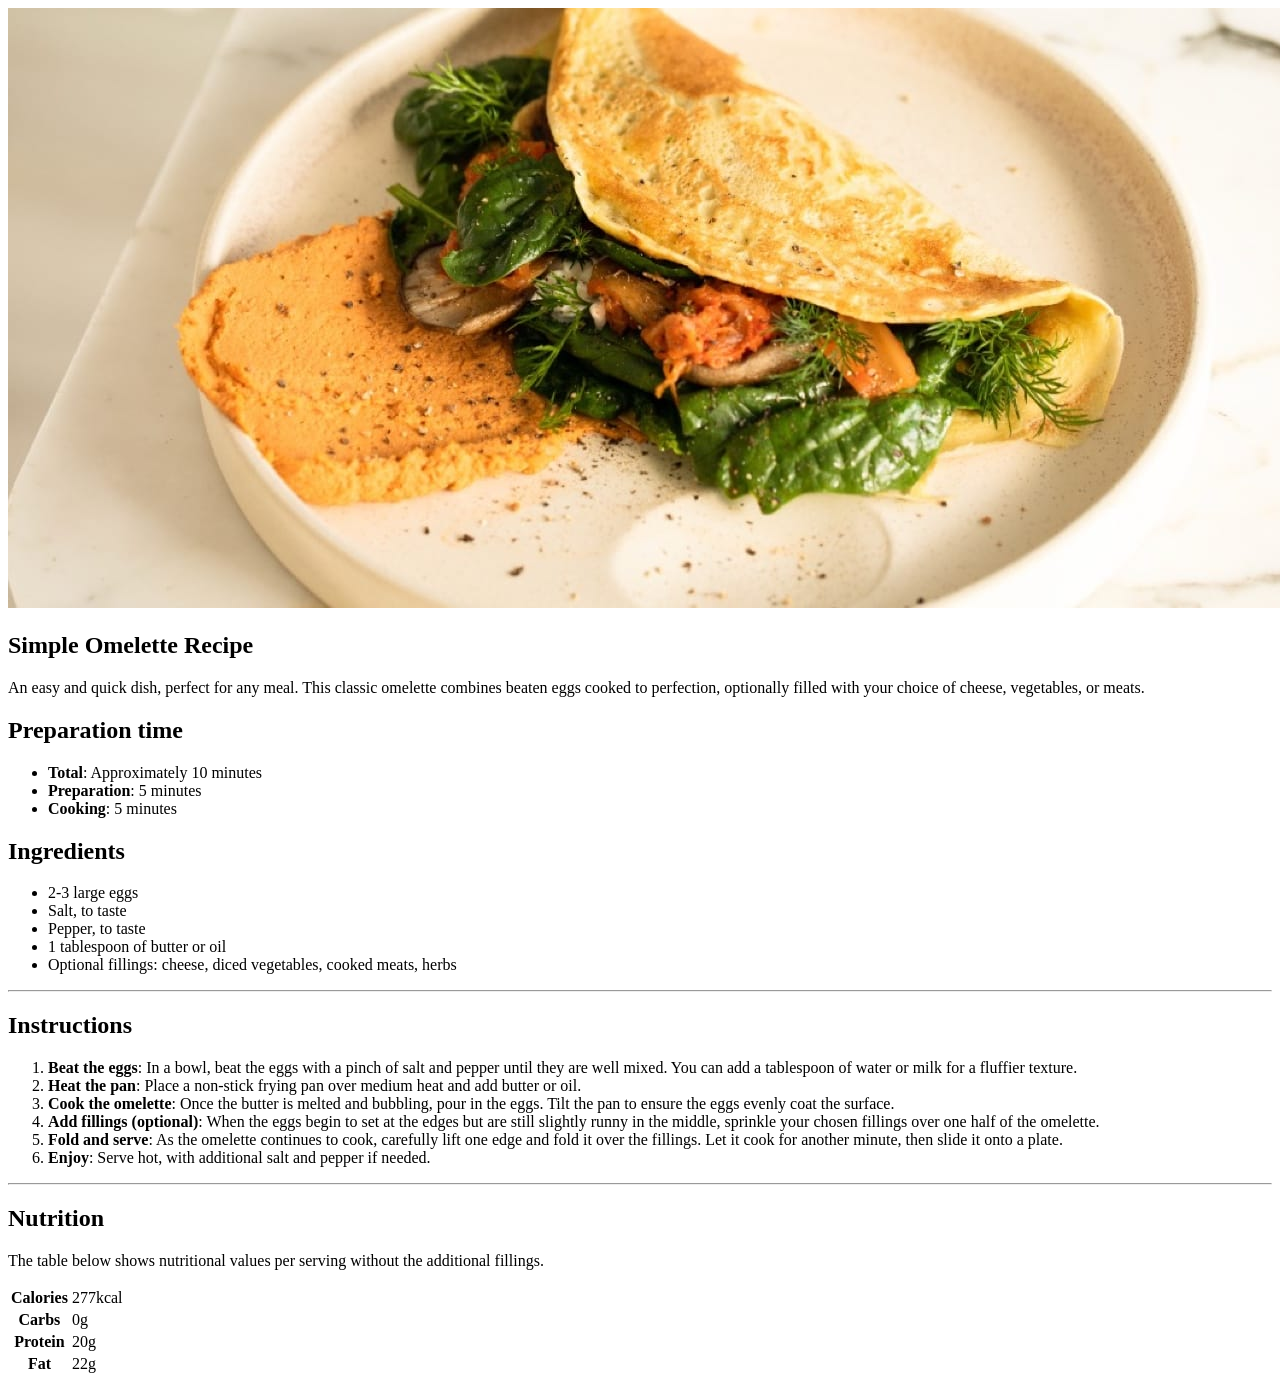
==== Newbie/recipe-page/index.html @ 2ae2c979 "feat: add semantic recipe markup" ====
<!DOCTYPE html>
<html lang="en">

<head>
    <meta charset="UTF-8">
    <meta name="viewport" content="width=device-width, initial-scale=1.0">
    <title>Simple Omelette Recipe</title>
</head>

<body>
    <main>
        <article id="recipe">
            <header>
                <img src="./assets/images/image-omelette.jpeg" alt="A folded omelette filled with greens and vegetables, served on a plate.">
                <h1>Simple Omelette Recipe</h1>
                <p>An easy and quick dish, perfect for any meal. This classic omelette combines beaten eggs cooked to perfection, optionally filled with your choice of cheese, vegetables, or meats.</p>
            </header>

            <aside id="preparation-time">
                <h2>Preparation time</h2>
                <ul>
                    <li><strong>Total</strong>: Approximately 10 minutes</li>
                    <li><strong>Preparation</strong>: 5 minutes</li>
                    <li><strong>Cooking</strong>: 5 minutes</li>
                </ul>
            </aside>

            <section id="ingredients">
                <h2>Ingredients</h2>
                <ul>
                    <li>2-3 large eggs</li>
                    <li>Salt, to taste</li>
                    <li>Pepper, to taste</li>
                    <li>1 tablespoon of butter or oil</li>
                    <li>Optional fillings: cheese, diced vegetables, cooked meats, herbs</li>
                </ul>
            </section>

            <hr>

            <section id="instructions">
                <h2>Instructions</h2>
                <ol>
                    <li><strong>Beat the eggs</strong>: In a bowl, beat the eggs with a pinch of salt and pepper until they are well mixed. You can add a tablespoon of water or milk for a fluffier texture.</li>
                    <li><strong>Heat the pan</strong>: Place a non-stick frying pan over medium heat and add butter or oil.</li>
                    <li><strong>Cook the omelette</strong>: Once the butter is melted and bubbling, pour in the eggs. Tilt the pan to ensure the eggs evenly coat the surface.</li>
                    <li><strong>Add fillings (optional)</strong>: When the eggs begin to set at the edges but are still slightly runny in the middle, sprinkle your chosen fillings over one half of the omelette.</li>
                    <li><strong>Fold and serve</strong>: As the omelette continues to cook, carefully lift one edge and fold it over the fillings. Let it cook for another minute, then slide it onto a plate.</li>
                    <li><strong>Enjoy</strong>: Serve hot, with additional salt and pepper if needed.</li>
                </ol>
            </section>

            <hr>

            <section id="nutrition">
                <h2>Nutrition</h2>
                <p>The table below shows nutritional values per serving without the additional fillings.</p>
                <table>
                    <tr>
                        <th scope="row">Calories</th>
                        <td>277kcal</td>
                    </tr>
                    <tr>
                        <th scope="row">Carbs</th>
                        <td>0g</td>
                    </tr>
                    <tr>
                        <th scope="row">Protein</th>
                        <td>20g</td>
                    </tr>
                    <tr>
                        <th scope="row">Fat</th>
                        <td>22g</td>
                    </tr>
                </table>
            </section>
        </article>
    </main>
</body>

</html>
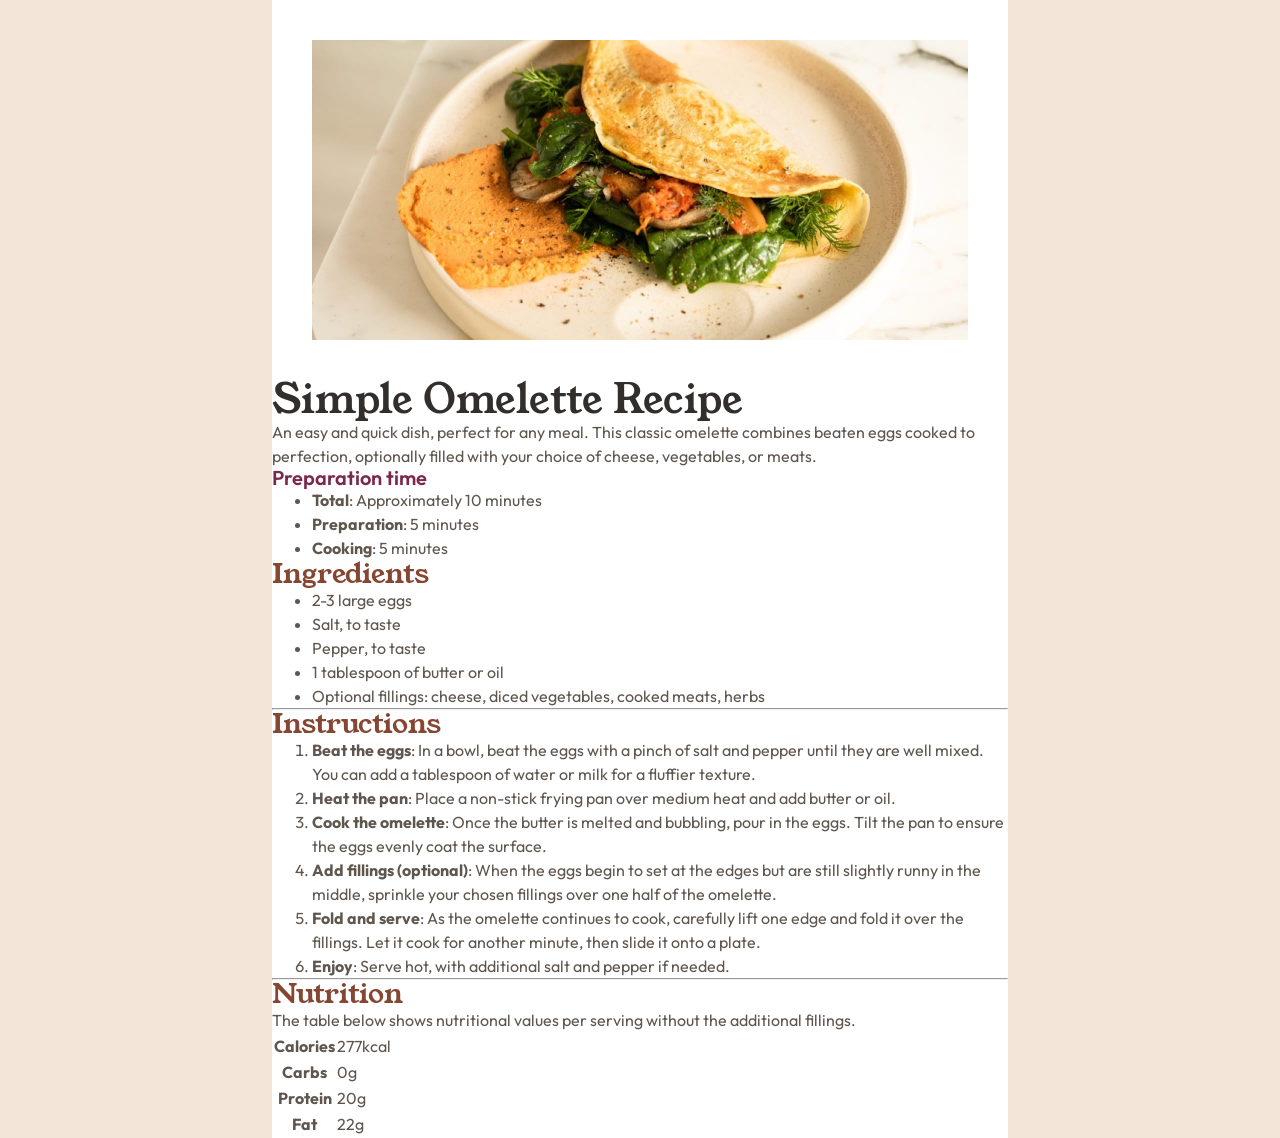
==== commit eefd6553: "feat: add base typography and responsive layout" ====
--- a/Newbie/recipe-page/index.html
+++ b/Newbie/recipe-page/index.html
@@ -3,8 +3,14 @@
 
 <head>
     <meta charset="UTF-8">
-    <meta name="viewport" content="width=device-width, initial-scale=1.0">
+    <meta name="viewport" content="width=device-width, 
+    initial-scale=1.0">
+    <link rel="preconnect" href="https://fonts.googleapis.com">
+    <link rel="preconnect" href="https://fonts.gstatic.com" crossorigin>
+    <link href="https://fonts.googleapis.com/css2?family=Outfit:wght@100..900&family=Young+Serif&display=swap" rel="stylesheet">
+    <link rel="stylesheet" href="./styles.css">
     <title>Simple Omelette Recipe</title>
+
 </head>
 
 <body>
@@ -78,4 +84,4 @@
     </main>
 </body>
 
-</html>
+</html>
--- a/Newbie/recipe-page/styles.css
+++ b/Newbie/recipe-page/styles.css
@@ -0,0 +1,82 @@
+:root {
+  --color-white: #ffffff;
+  --color-rose-50: #fff7fb;
+  --color-rose-800: #7a284e;
+  --color-stone-100: #f3e5d7;
+  --color-stone-150: #e3ddd7;
+  --color-stone-600: #5f564d;
+  --color-stone-900: #312e2c;
+  --color-brown-800: #854632;
+
+  --font-family-young-serif: "Young Serif", serif;
+  --font-family-outfit: "Outfit", sans-serif;
+
+  --text-size-preset-1: 2.5rem;
+  --text-size-preset-2: 1.75rem;
+  --text-size-preset-3: 1.25rem;
+  --text-size-preset-4: 1rem;
+
+  --line-height-100: 1;
+  --line-height-150: 1.5;
+
+  --font-weight-regular: 400;
+  --font-weight-semibold: 600;
+  --font-weight-bold: 700;
+}
+
+* {
+  margin: 0;
+  padding: 0;
+  box-sizing: border-box;
+}
+
+body {
+  font-family: var(--font-family-outfit);
+  font-size: var(--text-size-preset-4);
+  line-height: var(--line-height-150);
+  font-weight: var(--font-weight-regular);
+
+  background-color: var(--color-stone-100);
+  color: var(--color-stone-600);
+}
+
+ol,
+ul {
+  padding-inline-start: 2.5rem;
+}
+
+h1,
+h2 {
+  font-family: var(--font-family-young-serif);
+  font-size: var(--text-size-preset-2);
+  line-height: var(--line-height-100);
+  font-weight: var(--font-weight-regular);
+  color: var(--color-brown-800);
+}
+
+h1 {
+  font-size: var(--text-size-preset-1);
+  font-weight: var(--font-weight-regular);
+  color: var(--color-stone-900);
+}
+
+#preparation-time > h2 {
+  font-family: var(--font-family-outfit);
+  font-size: var(--text-size-preset-3);
+  font-weight: var(--font-weight-semibold);
+  color: var(--color-rose-800);
+}
+
+main {
+  width: 100%;
+  max-width: 736px;
+  margin-inline: auto;
+  background-color: var(--color-white);
+}
+
+header > img {
+  width: 100%;
+  height: auto;
+  display: block;
+  padding: 40px;
+}
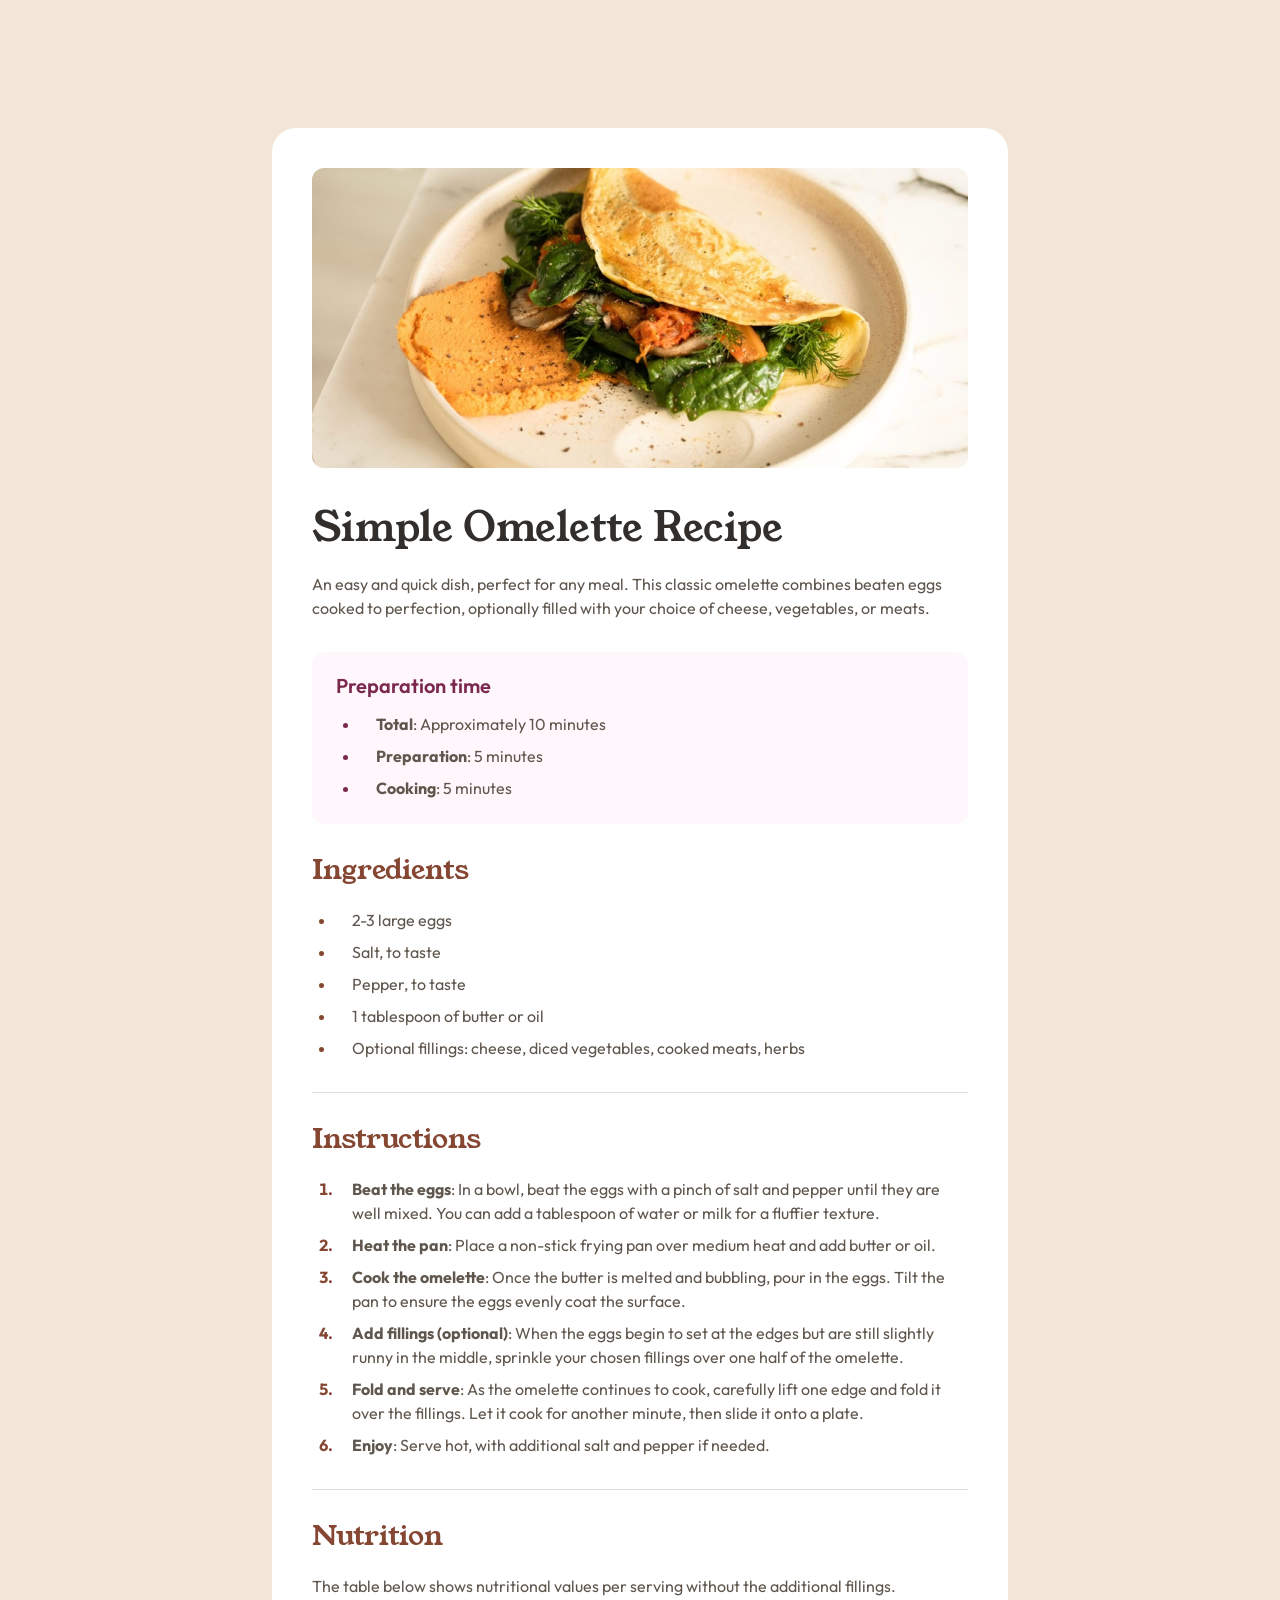
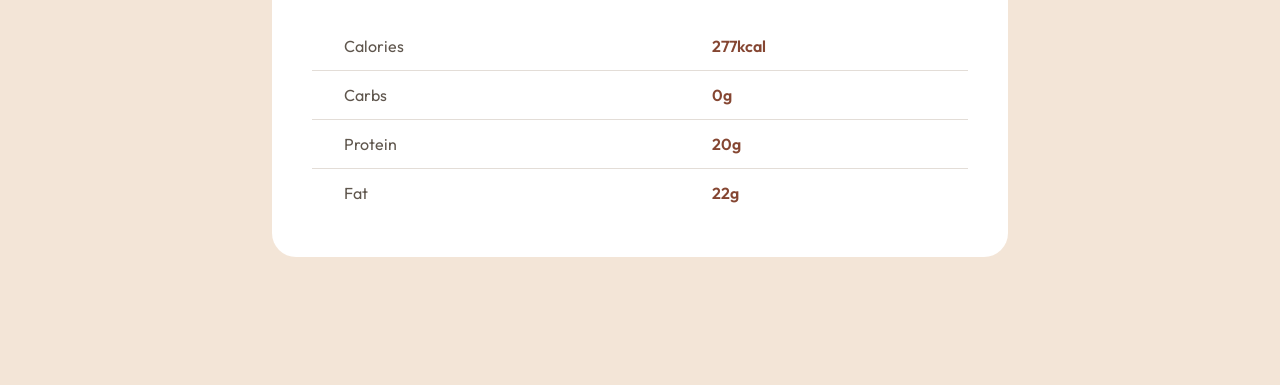
==== commit d1359838: "feat: implement desktop recipe page layout" ====
--- a/Newbie/recipe-page/index.html
+++ b/Newbie/recipe-page/index.html
@@ -10,7 +10,6 @@
     <link href="https://fonts.googleapis.com/css2?family=Outfit:wght@100..900&family=Young+Serif&display=swap" rel="stylesheet">
     <link rel="stylesheet" href="./styles.css">
     <title>Simple Omelette Recipe</title>
-
 </head>
 
 <body>
--- a/Newbie/recipe-page/styles.css
+++ b/Newbie/recipe-page/styles.css
@@ -22,6 +22,15 @@
   --font-weight-regular: 400;
   --font-weight-semibold: 600;
   --font-weight-bold: 700;
+
+  --spacing-1600: 8rem;
+  --spacing-600: 3rem;
+  --spacing-500: 2.5rem;
+  --spacing-400: 2rem;
+  --spacing-300: 1.5rem;
+  --spacing-200: 1rem;
+  --spacing-150: 0.75rem;
+  --spacing-100: 0.5rem;
 }
 
 * {
@@ -38,11 +47,12 @@
 
   background-color: var(--color-stone-100);
   color: var(--color-stone-600);
+  padding-block: var(--spacing-1600);
 }
 
 ol,
 ul {
-  padding-inline-start: 2.5rem;
+  padding-inline-start: var(--spacing-300);
 }
 
 h1,
@@ -58,13 +68,7 @@
   font-size: var(--text-size-preset-1);
   font-weight: var(--font-weight-regular);
   color: var(--color-stone-900);
-}
-
-#preparation-time > h2 {
-  font-family: var(--font-family-outfit);
-  font-size: var(--text-size-preset-3);
-  font-weight: var(--font-weight-semibold);
-  color: var(--color-rose-800);
+  margin-block-end: var(--spacing-300);
 }
 
 main {
@@ -72,11 +76,125 @@
   max-width: 736px;
   margin-inline: auto;
   background-color: var(--color-white);
+  padding: var(--spacing-500);
+  border-radius: 24px;
 }
 
 header > img {
   width: 100%;
   height: auto;
   display: block;
-  padding: 40px;
-}
+  border-radius: 12px;
+  margin-block-end: var(--spacing-500);
+}
+
+header > p {
+  margin-block-end: var(--spacing-400);
+}
+
+#preparation-time {
+  background-color: var(--color-rose-50);
+  border-radius: 12px;
+  padding: var(--spacing-300);
+  margin-block-end: var(--spacing-400);
+
+  & > h2 {
+    margin-block-end: var(--spacing-200);
+    font-family: var(--font-family-outfit);
+    font-size: var(--text-size-preset-3);
+    font-weight: var(--font-weight-semibold);
+    color: var(--color-rose-800);
+  }
+
+  & li + li {
+    margin-block-start: var(--spacing-100);
+  }
+
+  & > ul {
+    padding-inline-start: var(--spacing-300);
+  }
+
+  & li {
+    padding-inline-start: var(--spacing-200);
+  }
+
+  & li::marker {
+    color: var(--color-rose-800);
+  }
+}
+
+#ingredients {
+  & > h2 {
+    margin-block-end: var(--spacing-300);
+  }
+
+  & li + li {
+    margin-block-start: var(--spacing-100);
+  }
+
+  & li {
+    padding-inline-start: var(--spacing-200);
+  }
+
+  & li::marker {
+    color: var(--color-brown-800);
+  }
+}
+
+hr {
+  border: 0;
+  border-block-start: 1px solid var(--color-stone-150);
+  margin-block: var(--spacing-400);
+}
+
+#instructions {
+  & > h2 {
+    margin-block-end: var(--spacing-300);
+  }
+
+  & li + li {
+    margin-block-start: var(--spacing-100);
+  }
+
+  & li::marker {
+    color: var(--color-brown-800);
+    font-family: var(--font-family-outfit);
+    font-weight: var(--font-weight-bold);
+  }
+
+  & li {
+    padding-inline-start: var(--spacing-200);
+  }
+}
+
+#nutrition {
+  & > p {
+    margin-block: var(--spacing-300);
+  }
+
+  & > table {
+    border-collapse: collapse;
+    width: 100%;
+  }
+
+  & td {
+    font-weight: var(--font-weight-semibold);
+    color: var(--color-brown-800);
+    padding-inline-start: var(--spacing-100);
+  }
+
+  & th {
+    text-align: left;
+    font-weight: var(--font-weight-regular);
+    padding-inline-start: var(--spacing-400);
+  }
+
+  & th,
+  td {
+    padding-block: var(--spacing-150);
+  }
+
+  & tr:not(:last-child) {
+    border-block-end: 1px solid var(--color-stone-150);
+  }
+}
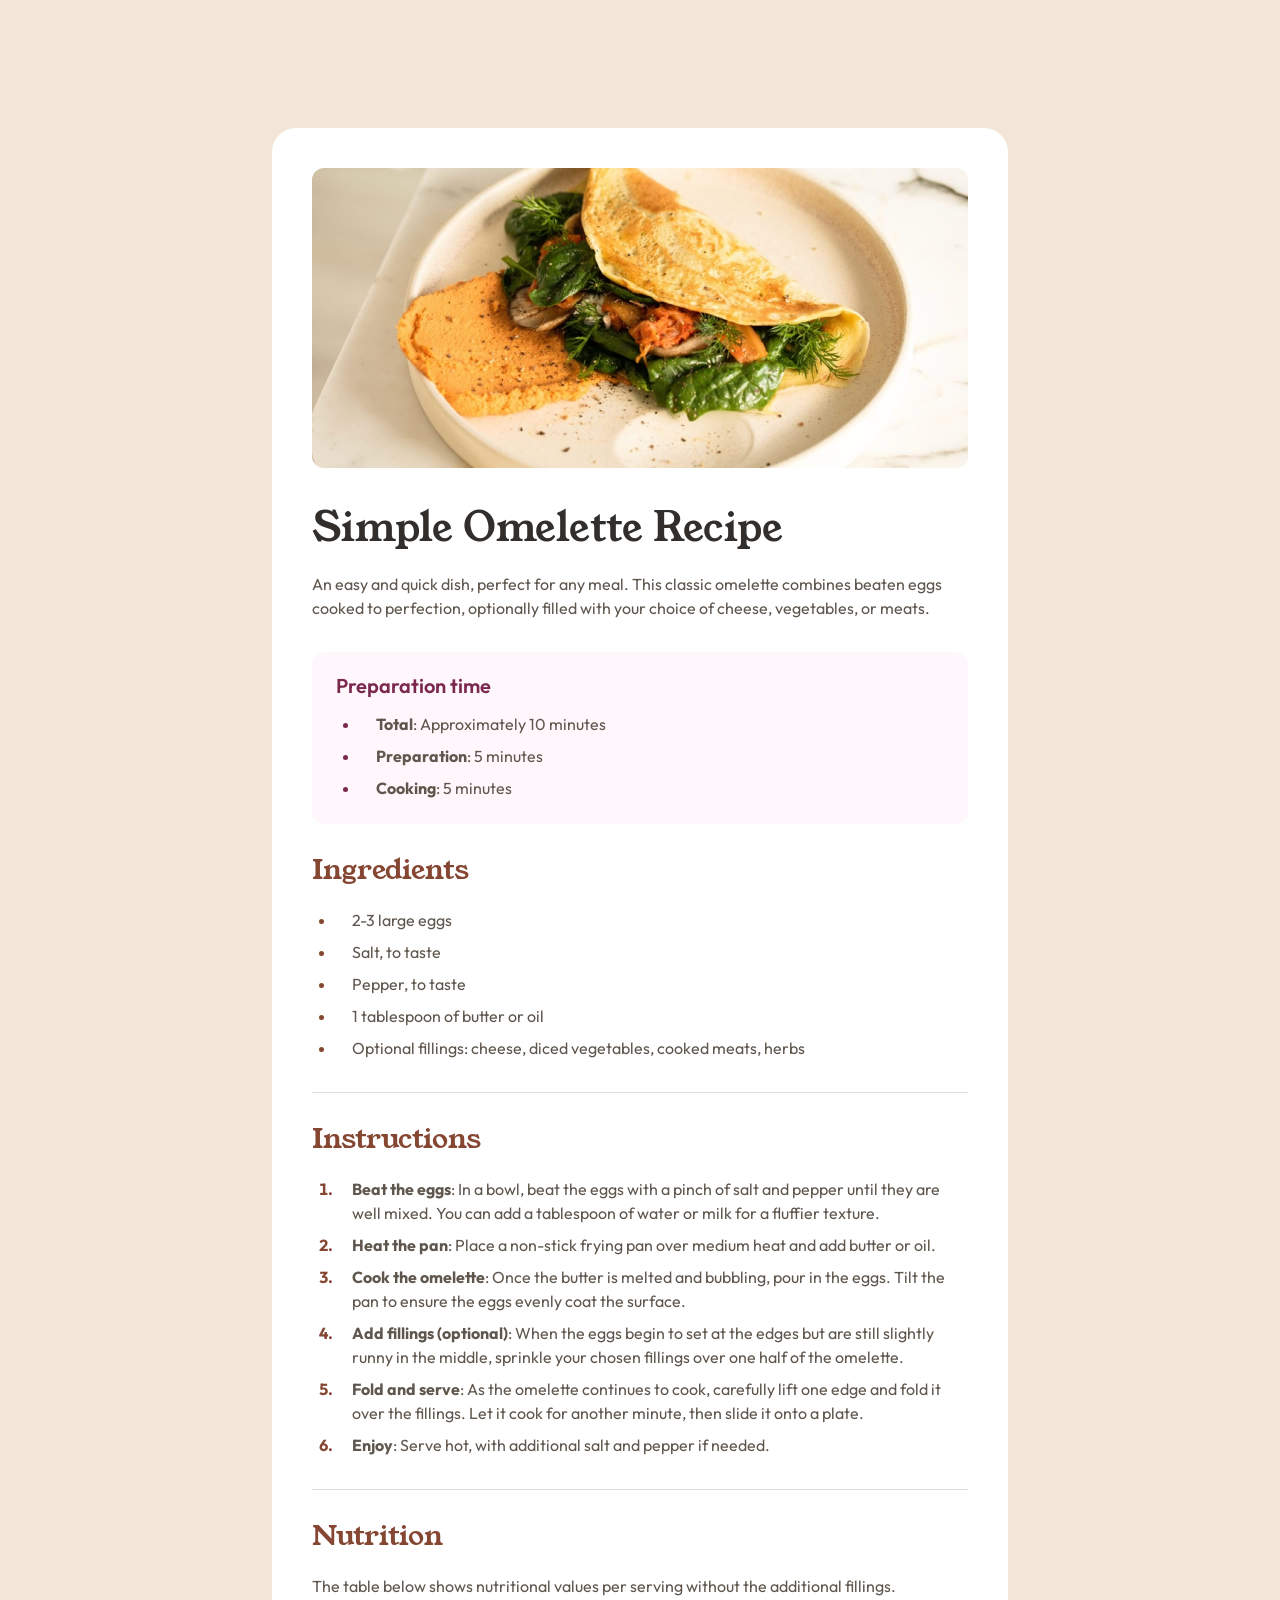
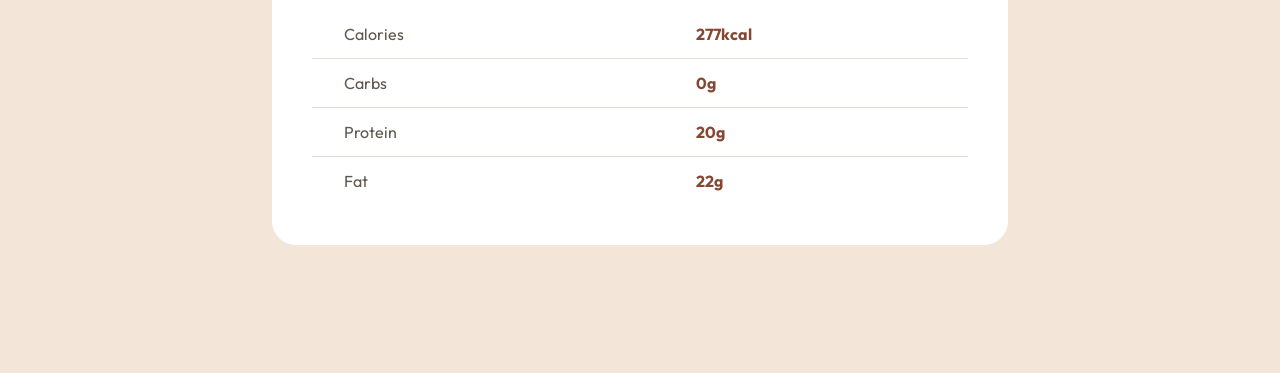
==== commit 25ce719c: "feat: add responsive tablet and mobile layouts" ====
--- a/Newbie/recipe-page/index.html
+++ b/Newbie/recipe-page/index.html
@@ -3,11 +3,11 @@
 
 <head>
     <meta charset="UTF-8">
-    <meta name="viewport" content="width=device-width, 
-    initial-scale=1.0">
+    <meta name="viewport" content="width=device-width, initial-scale=1.0">
     <link rel="preconnect" href="https://fonts.googleapis.com">
     <link rel="preconnect" href="https://fonts.gstatic.com" crossorigin>
     <link href="https://fonts.googleapis.com/css2?family=Outfit:wght@100..900&family=Young+Serif&display=swap" rel="stylesheet">
+    <link rel="shortcut icon" href="./assets/images/favicon-32x32.png" type="image/x-icon">
     <link rel="stylesheet" href="./styles.css">
     <title>Simple Omelette Recipe</title>
 </head>
@@ -15,70 +15,72 @@
 <body>
     <main>
         <article id="recipe">
-            <header>
-                <img src="./assets/images/image-omelette.jpeg" alt="A folded omelette filled with greens and vegetables, served on a plate.">
-                <h1>Simple Omelette Recipe</h1>
-                <p>An easy and quick dish, perfect for any meal. This classic omelette combines beaten eggs cooked to perfection, optionally filled with your choice of cheese, vegetables, or meats.</p>
-            </header>
+            <img id="recipe-image" src="./assets/images/image-omelette.jpeg" alt="A folded omelette filled with greens and vegetables, served on a plate.">
+            <div id="content-container">
+                <header>
+                    <h1>Simple Omelette Recipe</h1>
+                    <p>An easy and quick dish, perfect for any meal. This classic omelette combines beaten eggs cooked to perfection, optionally filled with your choice of cheese, vegetables, or meats.</p>
+                </header>
 
-            <aside id="preparation-time">
-                <h2>Preparation time</h2>
-                <ul>
-                    <li><strong>Total</strong>: Approximately 10 minutes</li>
-                    <li><strong>Preparation</strong>: 5 minutes</li>
-                    <li><strong>Cooking</strong>: 5 minutes</li>
-                </ul>
-            </aside>
+                <aside id="preparation-time">
+                    <h2>Preparation time</h2>
+                    <ul>
+                        <li><strong>Total</strong>: Approximately 10 minutes</li>
+                        <li><strong>Preparation</strong>: 5 minutes</li>
+                        <li><strong>Cooking</strong>: 5 minutes</li>
+                    </ul>
+                </aside>
 
-            <section id="ingredients">
-                <h2>Ingredients</h2>
-                <ul>
-                    <li>2-3 large eggs</li>
-                    <li>Salt, to taste</li>
-                    <li>Pepper, to taste</li>
-                    <li>1 tablespoon of butter or oil</li>
-                    <li>Optional fillings: cheese, diced vegetables, cooked meats, herbs</li>
-                </ul>
-            </section>
+                <section id="ingredients">
+                    <h2>Ingredients</h2>
+                    <ul>
+                        <li>2-3 large eggs</li>
+                        <li>Salt, to taste</li>
+                        <li>Pepper, to taste</li>
+                        <li>1 tablespoon of butter or oil</li>
+                        <li>Optional fillings: cheese, diced vegetables, cooked meats, herbs</li>
+                    </ul>
+                </section>
 
-            <hr>
+                <hr>
 
-            <section id="instructions">
-                <h2>Instructions</h2>
-                <ol>
-                    <li><strong>Beat the eggs</strong>: In a bowl, beat the eggs with a pinch of salt and pepper until they are well mixed. You can add a tablespoon of water or milk for a fluffier texture.</li>
-                    <li><strong>Heat the pan</strong>: Place a non-stick frying pan over medium heat and add butter or oil.</li>
-                    <li><strong>Cook the omelette</strong>: Once the butter is melted and bubbling, pour in the eggs. Tilt the pan to ensure the eggs evenly coat the surface.</li>
-                    <li><strong>Add fillings (optional)</strong>: When the eggs begin to set at the edges but are still slightly runny in the middle, sprinkle your chosen fillings over one half of the omelette.</li>
-                    <li><strong>Fold and serve</strong>: As the omelette continues to cook, carefully lift one edge and fold it over the fillings. Let it cook for another minute, then slide it onto a plate.</li>
-                    <li><strong>Enjoy</strong>: Serve hot, with additional salt and pepper if needed.</li>
-                </ol>
-            </section>
+                <section id="instructions">
+                    <h2>Instructions</h2>
+                    <ol>
+                        <li><strong>Beat the eggs</strong>: In a bowl, beat the eggs with a pinch of salt and pepper until they are well mixed. You can add a tablespoon of water or milk for a fluffier texture.</li>
+                        <li><strong>Heat the pan</strong>: Place a non-stick frying pan over medium heat and add butter or oil.</li>
+                        <li><strong>Cook the omelette</strong>: Once the butter is melted and bubbling, pour in the eggs. Tilt the pan to ensure the eggs evenly coat the surface.</li>
+                        <li><strong>Add fillings (optional)</strong>: When the eggs begin to set at the edges but are still slightly runny in the middle, sprinkle your chosen fillings over one half of the omelette.</li>
+                        <li><strong>Fold and serve</strong>: As the omelette continues to cook, carefully lift one edge and fold it over the fillings. Let it cook for another minute, then slide it onto a plate.</li>
+                        <li><strong>Enjoy</strong>: Serve hot, with additional salt and pepper if needed.</li>
+                    </ol>
+                </section>
 
-            <hr>
+                <hr>
 
-            <section id="nutrition">
-                <h2>Nutrition</h2>
-                <p>The table below shows nutritional values per serving without the additional fillings.</p>
-                <table>
-                    <tr>
-                        <th scope="row">Calories</th>
-                        <td>277kcal</td>
-                    </tr>
-                    <tr>
-                        <th scope="row">Carbs</th>
-                        <td>0g</td>
-                    </tr>
-                    <tr>
-                        <th scope="row">Protein</th>
-                        <td>20g</td>
-                    </tr>
-                    <tr>
-                        <th scope="row">Fat</th>
-                        <td>22g</td>
-                    </tr>
-                </table>
-            </section>
+                <section id="nutrition">
+                    <h2>Nutrition</h2>
+                    <p>The table below shows nutritional values per serving without the additional fillings.</p>
+                    <table>
+                        <tr>
+                            <th scope="row">Calories</th>
+                            <td>277kcal</td>
+                        </tr>
+                        <tr>
+                            <th scope="row">Carbs</th>
+                            <td>0g</td>
+                        </tr>
+                        <tr>
+                            <th scope="row">Protein</th>
+                            <td>20g</td>
+                        </tr>
+                        <tr>
+                            <th scope="row">Fat</th>
+                            <td>22g</td>
+                        </tr>
+                    </table>
+                </section>
+            </div>
         </article>
     </main>
 </body>
--- a/Newbie/recipe-page/styles.css
+++ b/Newbie/recipe-page/styles.css
@@ -80,7 +80,7 @@
   border-radius: 24px;
 }
 
-header > img {
+#recipe-image {
   width: 100%;
   height: auto;
   display: block;
@@ -178,9 +178,9 @@
   }
 
   & td {
-    font-weight: var(--font-weight-semibold);
+    font-weight: var(--font-weight-bold);
     color: var(--color-brown-800);
-    padding-inline-start: var(--spacing-100);
+    padding-inline-start: var(--spacing-200);
   }
 
   & th {
@@ -194,7 +194,45 @@
     padding-block: var(--spacing-150);
   }
 
+  & tr:first-child {
+    & th,
+    & td {
+      padding-block-start: 0;
+    }
+  }
+
   & tr:not(:last-child) {
     border-block-end: 1px solid var(--color-stone-150);
   }
 }
+
+@media (max-width: 59.37rem) {
+  body {
+    margin-inline: 4.75rem;
+  }
+}
+
+@media (max-width: 37.5rem) {
+  body {
+    margin-inline: 0;
+    padding-block: 0;
+  }
+
+  #recipe-image {
+    border-radius: 0;
+    margin-block-end: 0;
+  }
+
+  main {
+    padding: 0;
+    border-radius: 0;
+  }
+
+  #content-container {
+    padding: var(--spacing-400);
+
+    & h1 {
+      font-size: 2.25rem;
+    }
+  }
+}
